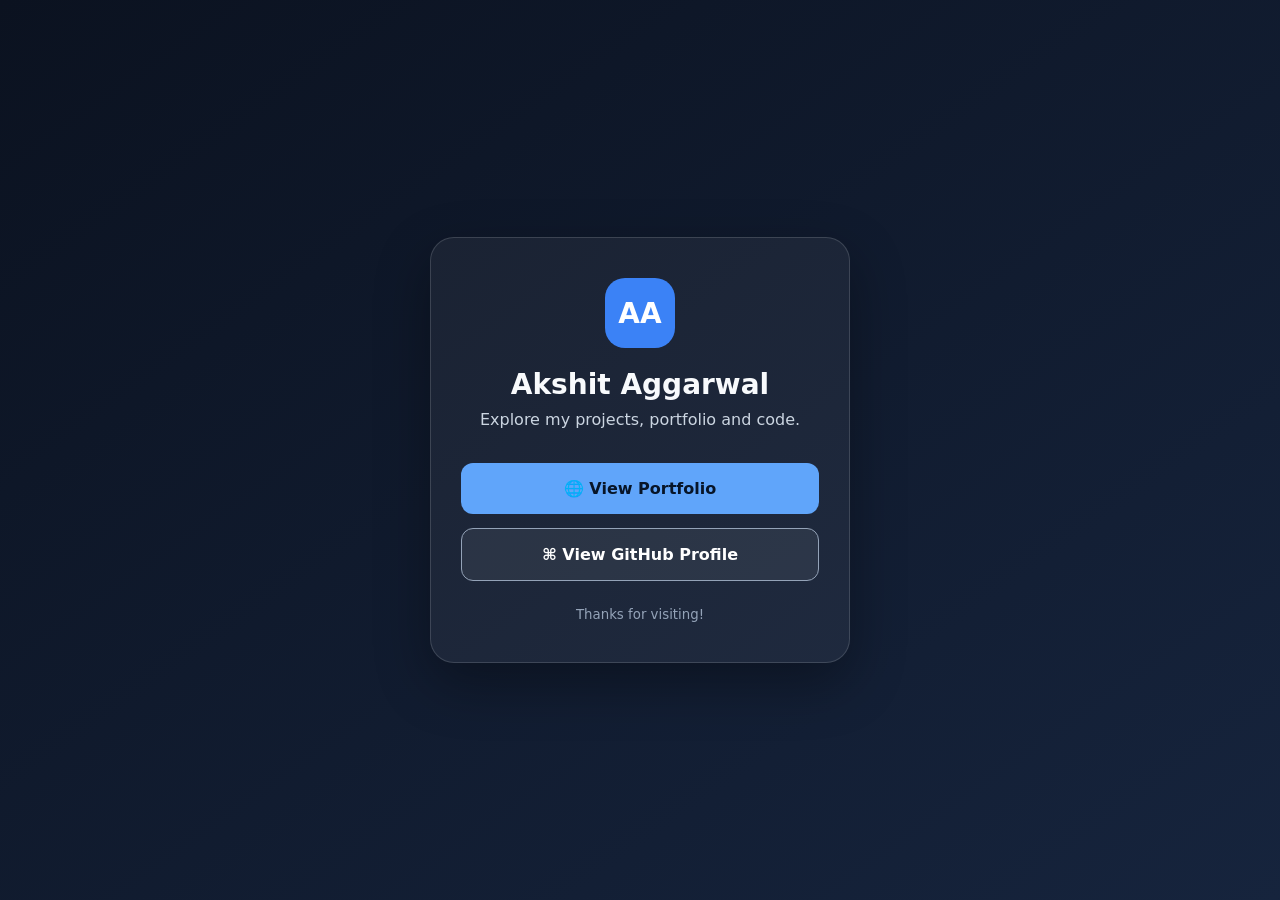
==== links.html @ 10e1ab76 "Add portfolio QR landing page" ====
<!doctype html>
<html lang="en">
<head>
  <meta charset="utf-8">
  <meta name="viewport" content="width=device-width, initial-scale=1">
  <meta name="theme-color" content="#0b1220">
  <title>Akshit | Portfolio & GitHub</title>
  <style>
    *{box-sizing:border-box}body{margin:0;min-height:100vh;display:grid;place-items:center;background:linear-gradient(145deg,#0b1220,#16243d);color:#f8fafc;font-family:system-ui,-apple-system,Segoe UI,sans-serif;padding:24px}
    main{width:min(100%,420px);padding:40px 30px;text-align:center;background:#ffffff0d;border:1px solid #ffffff25;border-radius:24px;box-shadow:0 20px 55px #0005}
    .avatar{display:grid;place-items:center;width:70px;height:70px;margin:auto;border-radius:20px;background:#3b82f6;color:white;font-size:28px;font-weight:800}
    h1{font-size:28px;margin:20px 0 6px}p{color:#cbd5e1;margin:0 0 30px;line-height:1.6}
    a{display:block;text-decoration:none;padding:16px;border-radius:12px;font-weight:700;margin-top:14px;transition:transform .15s,background .15s}a:hover{transform:translateY(-2px)}
    .portfolio{background:#60a5fa;color:#071528}.github{border:1px solid #94a3b8;color:#fff;background:#ffffff10}
    small{display:block;color:#94a3b8;margin-top:26px}
  </style>
</head>
<body><main>
  <div class="avatar">AA</div>
  <h1>Akshit Aggarwal</h1>
  <p>Explore my projects, portfolio and code.</p>
  <a class="portfolio" href="https://akshitofficials.github.io/akshit-portfolio/">🌐 View Portfolio</a>
  <a class="github" href="https://github.com/akshitofficials">⌘ View GitHub Profile</a>
  <small>Thanks for visiting!</small>
</main></body></html>
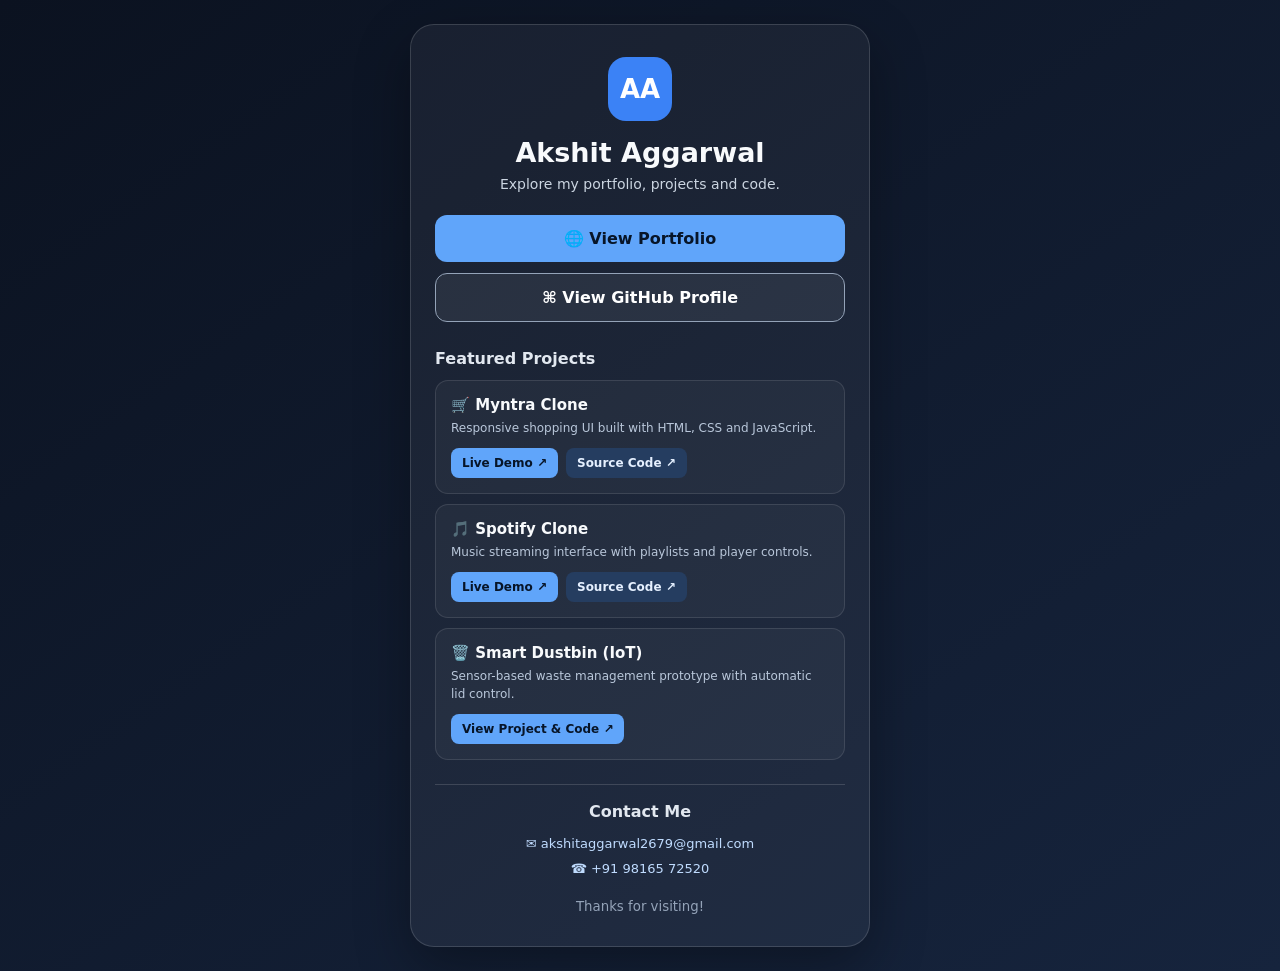
==== commit 79b65fd0: "Add contact information" ====
--- a/links.html
+++ b/links.html
@@ -4,22 +4,66 @@
   <meta charset="utf-8">
   <meta name="viewport" content="width=device-width, initial-scale=1">
   <meta name="theme-color" content="#0b1220">
-  <title>Akshit | Portfolio & GitHub</title>
+  <title>Akshit | Portfolio & Projects</title>
   <style>
-    *{box-sizing:border-box}body{margin:0;min-height:100vh;display:grid;place-items:center;background:linear-gradient(145deg,#0b1220,#16243d);color:#f8fafc;font-family:system-ui,-apple-system,Segoe UI,sans-serif;padding:24px}
-    main{width:min(100%,420px);padding:40px 30px;text-align:center;background:#ffffff0d;border:1px solid #ffffff25;border-radius:24px;box-shadow:0 20px 55px #0005}
-    .avatar{display:grid;place-items:center;width:70px;height:70px;margin:auto;border-radius:20px;background:#3b82f6;color:white;font-size:28px;font-weight:800}
-    h1{font-size:28px;margin:20px 0 6px}p{color:#cbd5e1;margin:0 0 30px;line-height:1.6}
-    a{display:block;text-decoration:none;padding:16px;border-radius:12px;font-weight:700;margin-top:14px;transition:transform .15s,background .15s}a:hover{transform:translateY(-2px)}
+    *{box-sizing:border-box}
+    body{margin:0;min-height:100vh;display:grid;place-items:center;background:linear-gradient(145deg,#0b1220,#16243d);color:#f8fafc;font-family:system-ui,-apple-system,Segoe UI,sans-serif;padding:24px}
+    main{width:min(100%,460px);padding:32px 24px;text-align:center;background:#ffffff0d;border:1px solid #ffffff25;border-radius:24px;box-shadow:0 20px 55px #0005}
+    .avatar{display:grid;place-items:center;width:64px;height:64px;margin:auto;border-radius:18px;background:#3b82f6;color:white;font-size:26px;font-weight:800}
+    h1{font-size:27px;margin:16px 0 6px}p{color:#cbd5e1;margin:0 0 20px;line-height:1.5;font-size:14px}
+    a{text-decoration:none;transition:transform .15s,background .15s}a:hover{transform:translateY(-2px)}
+    .main-link{display:block;padding:14px;border-radius:12px;font-weight:700;margin-top:11px}
     .portfolio{background:#60a5fa;color:#071528}.github{border:1px solid #94a3b8;color:#fff;background:#ffffff10}
-    small{display:block;color:#94a3b8;margin-top:26px}
+    h2{font-size:16px;text-align:left;margin:27px 0 12px;color:#e2e8f0}
+    .project{text-align:left;padding:15px;margin-top:10px;background:#ffffff0a;border:1px solid #ffffff1c;border-radius:13px}
+    .project h3{font-size:15px;margin:0 0 5px}.project p{font-size:12px;margin:0 0 11px;color:#b9c7da}
+    .actions{display:flex;flex-wrap:wrap;gap:8px}.actions a{font-size:12px;font-weight:650;padding:8px 11px;border-radius:8px;background:#253d60;color:#e5f0ff}
+    .actions a:first-child{background:#60a5fa;color:#071528}
+    .contact{margin-top:24px;padding-top:17px;border-top:1px solid #ffffff25;text-align:center}
+    .contact h2{text-align:center;margin:0 0 10px}
+    .contact a{display:block;color:#bfdbfe;font-size:13px;overflow-wrap:anywhere;padding:5px}
+    .contact a:hover{text-decoration:underline}
+    small{display:block;color:#94a3b8;margin-top:18px}
   </style>
 </head>
-<body><main>
+<body>
+<main>
   <div class="avatar">AA</div>
   <h1>Akshit Aggarwal</h1>
-  <p>Explore my projects, portfolio and code.</p>
-  <a class="portfolio" href="https://akshitofficials.github.io/akshit-portfolio/">🌐 View Portfolio</a>
-  <a class="github" href="https://github.com/akshitofficials">⌘ View GitHub Profile</a>
+  <p>Explore my portfolio, projects and code.</p>
+  <a class="main-link portfolio" href="https://akshitofficials.github.io/akshit-portfolio/" target="_blank" rel="noopener noreferrer">🌐 View Portfolio</a>
+  <a class="main-link github" href="https://github.com/akshitofficials" target="_blank" rel="noopener noreferrer">⌘ View GitHub Profile</a>
+
+  <h2>Featured Projects</h2>
+  <section class="project">
+    <h3>🛒 Myntra Clone</h3>
+    <p>Responsive shopping UI built with HTML, CSS and JavaScript.</p>
+    <div class="actions">
+      <a href="https://akshitofficials.github.io/Myntra-clone/" target="_blank" rel="noopener noreferrer">Live Demo ↗</a>
+      <a href="https://github.com/akshitofficials/Myntra-clone" target="_blank" rel="noopener noreferrer">Source Code ↗</a>
+    </div>
+  </section>
+  <section class="project">
+    <h3>🎵 Spotify Clone</h3>
+    <p>Music streaming interface with playlists and player controls.</p>
+    <div class="actions">
+      <a href="https://spotify-clon-by-akshit.netlify.app/" target="_blank" rel="noopener noreferrer">Live Demo ↗</a>
+      <a href="https://github.com/akshitofficials/Spotify-clone" target="_blank" rel="noopener noreferrer">Source Code ↗</a>
+    </div>
+  </section>
+  <section class="project">
+    <h3>🗑️ Smart Dustbin (IoT)</h3>
+    <p>Sensor-based waste management prototype with automatic lid control.</p>
+    <div class="actions">
+      <a href="https://github.com/akshitofficials/Smart-Dustbin" target="_blank" rel="noopener noreferrer">View Project & Code ↗</a>
+    </div>
+  </section>
+  <section class="contact" aria-label="Contact information">
+    <h2>Contact Me</h2>
+    <a href="mailto:akshitaggarwal2679@gmail.com">✉ akshitaggarwal2679@gmail.com</a>
+    <a href="tel:+919816572520">☎ +91 98165 72520</a>
+  </section>
   <small>Thanks for visiting!</small>
-</main></body></html>
+</main>
+</body>
+</html>
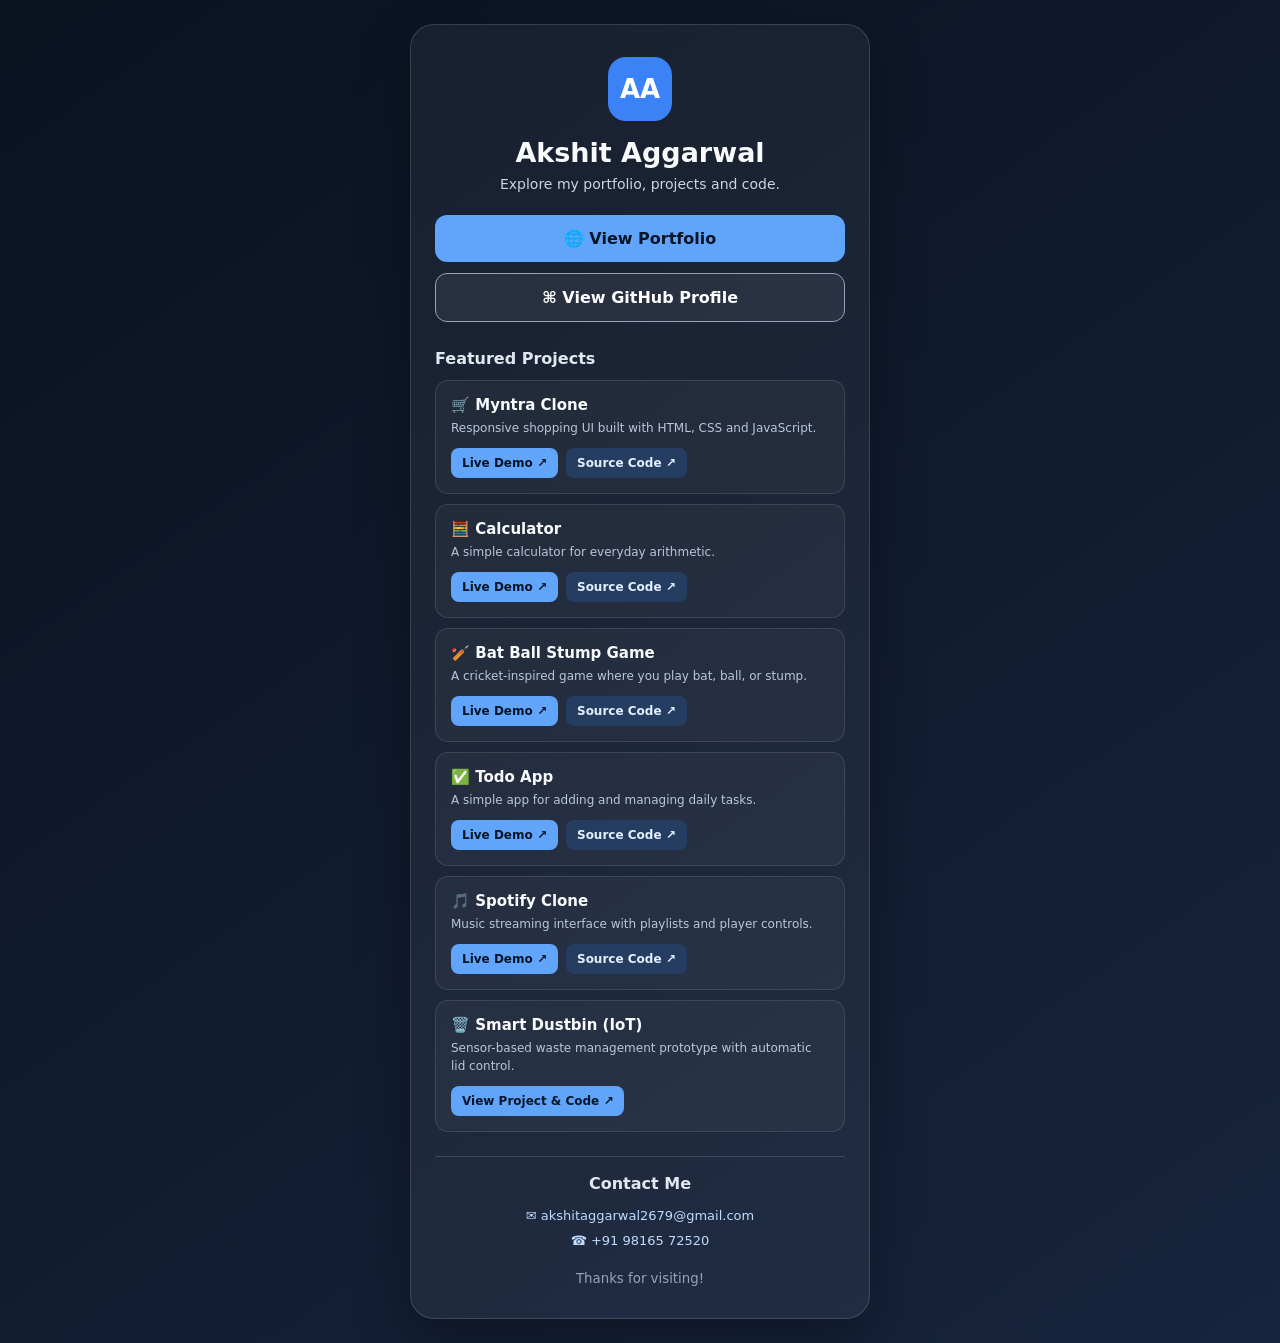
==== commit 6d931d00: "make some changes in the links and add some more projects" ====
--- a/links.html
+++ b/links.html
@@ -1,69 +1,291 @@
 <!doctype html>
 <html lang="en">
-<head>
-  <meta charset="utf-8">
-  <meta name="viewport" content="width=device-width, initial-scale=1">
-  <meta name="theme-color" content="#0b1220">
-  <title>Akshit | Portfolio & Projects</title>
-  <style>
-    *{box-sizing:border-box}
-    body{margin:0;min-height:100vh;display:grid;place-items:center;background:linear-gradient(145deg,#0b1220,#16243d);color:#f8fafc;font-family:system-ui,-apple-system,Segoe UI,sans-serif;padding:24px}
-    main{width:min(100%,460px);padding:32px 24px;text-align:center;background:#ffffff0d;border:1px solid #ffffff25;border-radius:24px;box-shadow:0 20px 55px #0005}
-    .avatar{display:grid;place-items:center;width:64px;height:64px;margin:auto;border-radius:18px;background:#3b82f6;color:white;font-size:26px;font-weight:800}
-    h1{font-size:27px;margin:16px 0 6px}p{color:#cbd5e1;margin:0 0 20px;line-height:1.5;font-size:14px}
-    a{text-decoration:none;transition:transform .15s,background .15s}a:hover{transform:translateY(-2px)}
-    .main-link{display:block;padding:14px;border-radius:12px;font-weight:700;margin-top:11px}
-    .portfolio{background:#60a5fa;color:#071528}.github{border:1px solid #94a3b8;color:#fff;background:#ffffff10}
-    h2{font-size:16px;text-align:left;margin:27px 0 12px;color:#e2e8f0}
-    .project{text-align:left;padding:15px;margin-top:10px;background:#ffffff0a;border:1px solid #ffffff1c;border-radius:13px}
-    .project h3{font-size:15px;margin:0 0 5px}.project p{font-size:12px;margin:0 0 11px;color:#b9c7da}
-    .actions{display:flex;flex-wrap:wrap;gap:8px}.actions a{font-size:12px;font-weight:650;padding:8px 11px;border-radius:8px;background:#253d60;color:#e5f0ff}
-    .actions a:first-child{background:#60a5fa;color:#071528}
-    .contact{margin-top:24px;padding-top:17px;border-top:1px solid #ffffff25;text-align:center}
-    .contact h2{text-align:center;margin:0 0 10px}
-    .contact a{display:block;color:#bfdbfe;font-size:13px;overflow-wrap:anywhere;padding:5px}
-    .contact a:hover{text-decoration:underline}
-    small{display:block;color:#94a3b8;margin-top:18px}
-  </style>
-</head>
-<body>
-<main>
-  <div class="avatar">AA</div>
-  <h1>Akshit Aggarwal</h1>
-  <p>Explore my portfolio, projects and code.</p>
-  <a class="main-link portfolio" href="https://akshitofficials.github.io/akshit-portfolio/" target="_blank" rel="noopener noreferrer">🌐 View Portfolio</a>
-  <a class="main-link github" href="https://github.com/akshitofficials" target="_blank" rel="noopener noreferrer">⌘ View GitHub Profile</a>
+  <head>
+    <meta charset="utf-8" />
+    <meta name="viewport" content="width=device-width, initial-scale=1" />
+    <meta name="theme-color" content="#0b1220" />
+    <title>Akshit | Portfolio & Projects</title>
+    <style>
+      * {
+        box-sizing: border-box;
+      }
+      body {
+        margin: 0;
+        min-height: 100vh;
+        display: grid;
+        place-items: center;
+        background: linear-gradient(145deg, #0b1220, #16243d);
+        color: #f8fafc;
+        font-family:
+          system-ui,
+          -apple-system,
+          Segoe UI,
+          sans-serif;
+        padding: 24px;
+      }
+      main {
+        width: min(100%, 460px);
+        padding: 32px 24px;
+        text-align: center;
+        background: #ffffff0d;
+        border: 1px solid #ffffff25;
+        border-radius: 24px;
+        box-shadow: 0 20px 55px #0005;
+      }
+      .avatar {
+        display: grid;
+        place-items: center;
+        width: 64px;
+        height: 64px;
+        margin: auto;
+        border-radius: 18px;
+        background: #3b82f6;
+        color: white;
+        font-size: 26px;
+        font-weight: 800;
+      }
+      h1 {
+        font-size: 27px;
+        margin: 16px 0 6px;
+      }
+      p {
+        color: #cbd5e1;
+        margin: 0 0 20px;
+        line-height: 1.5;
+        font-size: 14px;
+      }
+      a {
+        text-decoration: none;
+        transition:
+          transform 0.15s,
+          background 0.15s;
+      }
+      a:hover {
+        transform: translateY(-2px);
+      }
+      .main-link {
+        display: block;
+        padding: 14px;
+        border-radius: 12px;
+        font-weight: 700;
+        margin-top: 11px;
+      }
+      .portfolio {
+        background: #60a5fa;
+        color: #071528;
+      }
+      .github {
+        border: 1px solid #94a3b8;
+        color: #fff;
+        background: #ffffff10;
+      }
+      h2 {
+        font-size: 16px;
+        text-align: left;
+        margin: 27px 0 12px;
+        color: #e2e8f0;
+      }
+      .project {
+        text-align: left;
+        padding: 15px;
+        margin-top: 10px;
+        background: #ffffff0a;
+        border: 1px solid #ffffff1c;
+        border-radius: 13px;
+      }
+      .project h3 {
+        font-size: 15px;
+        margin: 0 0 5px;
+      }
+      .project p {
+        font-size: 12px;
+        margin: 0 0 11px;
+        color: #b9c7da;
+      }
+      .actions {
+        display: flex;
+        flex-wrap: wrap;
+        gap: 8px;
+      }
+      .actions a {
+        font-size: 12px;
+        font-weight: 650;
+        padding: 8px 11px;
+        border-radius: 8px;
+        background: #253d60;
+        color: #e5f0ff;
+      }
+      .actions a:first-child {
+        background: #60a5fa;
+        color: #071528;
+      }
+      .contact {
+        margin-top: 24px;
+        padding-top: 17px;
+        border-top: 1px solid #ffffff25;
+        text-align: center;
+      }
+      .contact h2 {
+        text-align: center;
+        margin: 0 0 10px;
+      }
+      .contact a {
+        display: block;
+        color: #bfdbfe;
+        font-size: 13px;
+        overflow-wrap: anywhere;
+        padding: 5px;
+      }
+      .contact a:hover {
+        text-decoration: underline;
+      }
+      small {
+        display: block;
+        color: #94a3b8;
+        margin-top: 18px;
+      }
+    </style>
+  </head>
+  <body>
+    <main>
+      <div class="avatar">AA</div>
+      <h1>Akshit Aggarwal</h1>
+      <p>Explore my portfolio, projects and code.</p>
+      <!-- <a
+        class="main-link portfolio"
+        href="https://akshitofficials.github.io/akshit-portfolio/"
+        target="_blank"
+        rel="noopener noreferrer"
+        >🌐 View Portfolio</a
+      > -->
+      <a
+        class="main-link portfolio"
+        href="https://akshit-portfolio-zeta.vercel.app/"
+        target="_blank"
+        rel="noopener noreferrer"
+        >🌐 View Portfolio</a
+      >
+      <a
+        class="main-link github"
+        href="https://github.com/akshitofficials"
+        target="_blank"
+        rel="noopener noreferrer"
+        >⌘ View GitHub Profile</a
+      >
 
-  <h2>Featured Projects</h2>
-  <section class="project">
-    <h3>🛒 Myntra Clone</h3>
-    <p>Responsive shopping UI built with HTML, CSS and JavaScript.</p>
-    <div class="actions">
-      <a href="https://akshitofficials.github.io/Myntra-clone/" target="_blank" rel="noopener noreferrer">Live Demo ↗</a>
-      <a href="https://github.com/akshitofficials/Myntra-clone" target="_blank" rel="noopener noreferrer">Source Code ↗</a>
-    </div>
-  </section>
-  <section class="project">
-    <h3>🎵 Spotify Clone</h3>
-    <p>Music streaming interface with playlists and player controls.</p>
-    <div class="actions">
-      <a href="https://spotify-clon-by-akshit.netlify.app/" target="_blank" rel="noopener noreferrer">Live Demo ↗</a>
-      <a href="https://github.com/akshitofficials/Spotify-clone" target="_blank" rel="noopener noreferrer">Source Code ↗</a>
-    </div>
-  </section>
-  <section class="project">
-    <h3>🗑️ Smart Dustbin (IoT)</h3>
-    <p>Sensor-based waste management prototype with automatic lid control.</p>
-    <div class="actions">
-      <a href="https://github.com/akshitofficials/Smart-Dustbin" target="_blank" rel="noopener noreferrer">View Project & Code ↗</a>
-    </div>
-  </section>
-  <section class="contact" aria-label="Contact information">
-    <h2>Contact Me</h2>
-    <a href="mailto:akshitaggarwal2679@gmail.com">✉ akshitaggarwal2679@gmail.com</a>
-    <a href="tel:+919816572520">☎ +91 98165 72520</a>
-  </section>
-  <small>Thanks for visiting!</small>
-</main>
-</body>
+      <h2>Featured Projects</h2>
+      <section class="project">
+        <h3>🛒 Myntra Clone</h3>
+        <p>Responsive shopping UI built with HTML, CSS and JavaScript.</p>
+        <div class="actions">
+          <a
+            href="https://myntra-clone-by-ak.vercel.app/"
+            target="_blank"
+            rel="noopener noreferrer"
+            >Live Demo ↗</a
+          >
+          <a
+            href="https://github.com/akshitofficials/Myntra-clone"
+            target="_blank"
+            rel="noopener noreferrer"
+            >Source Code ↗</a
+          >
+        </div>
+      </section>
+      <section class="project">
+        <h3>🧮 Calculator</h3>
+        <p>A simple calculator for everyday arithmetic.</p>
+        <div class="actions">
+          <a
+            href="https://calculator-in-by-ak.netlify.app/"
+            target="_blank"
+            rel="noopener noreferrer"
+            >Live Demo ↗</a
+          >
+          <a
+            href="https://github.com/akshitofficials/Calculator-using-react"
+            target="_blank"
+            rel="noopener noreferrer"
+            >Source Code ↗</a
+          >
+        </div>
+      </section>
+      <section class="project">
+        <h3>🏏 Bat Ball Stump Game</h3>
+        <p>A cricket-inspired game where you play bat, ball, or stump.</p>
+        <div class="actions">
+          <a
+            href="https://batballstumpgame1.netlify.app/"
+            target="_blank"
+            rel="noopener noreferrer"
+            >Live Demo ↗</a
+          >
+          <a
+            href="https://github.com/akshitofficials/Project-Cricket-Game"
+            target="_blank"
+            rel="noopener noreferrer"
+            >Source Code ↗</a
+          >
+        </div>
+      </section>
+      <section class="project">
+        <h3>✅ Todo App</h3>
+        <p>A simple app for adding and managing daily tasks.</p>
+        <div class="actions">
+          <a
+            href="https://todo-app-by-ak.netlify.app/"
+            target="_blank"
+            rel="noopener noreferrer"
+            >Live Demo ↗</a
+          >
+          <a
+            href="https://github.com/akshitofficials/todo-app-using-react"
+            target="_blank"
+            rel="noopener noreferrer"
+            >Source Code ↗</a
+          >
+        </div>
+      </section>
+      <section class="project">
+        <h3>🎵 Spotify Clone</h3>
+        <p>Music streaming interface with playlists and player controls.</p>
+        <div class="actions">
+          <a
+            href="https://spotify-clon-by-akshit.netlify.app/"
+            target="_blank"
+            rel="noopener noreferrer"
+            >Live Demo ↗</a
+          >
+          <a
+            href="https://github.com/akshitofficials/Spotify-clone"
+            target="_blank"
+            rel="noopener noreferrer"
+            >Source Code ↗</a
+          >
+        </div>
+      </section>
+      <section class="project">
+        <h3>🗑️ Smart Dustbin (IoT)</h3>
+        <p>
+          Sensor-based waste management prototype with automatic lid control.
+        </p>
+        <div class="actions">
+          <a
+            href="https://github.com/akshitofficials/Smart-Dustbin"
+            target="_blank"
+            rel="noopener noreferrer"
+            >View Project & Code ↗</a
+          >
+        </div>
+      </section>
+      <section class="contact" aria-label="Contact information">
+        <h2>Contact Me</h2>
+        <a href="mailto:akshitaggarwal2679@gmail.com"
+          >✉ akshitaggarwal2679@gmail.com</a
+        >
+        <a href="tel:+919816572520">☎ +91 98165 72520</a>
+      </section>
+      <small>Thanks for visiting!</small>
+    </main>
+  </body>
 </html>
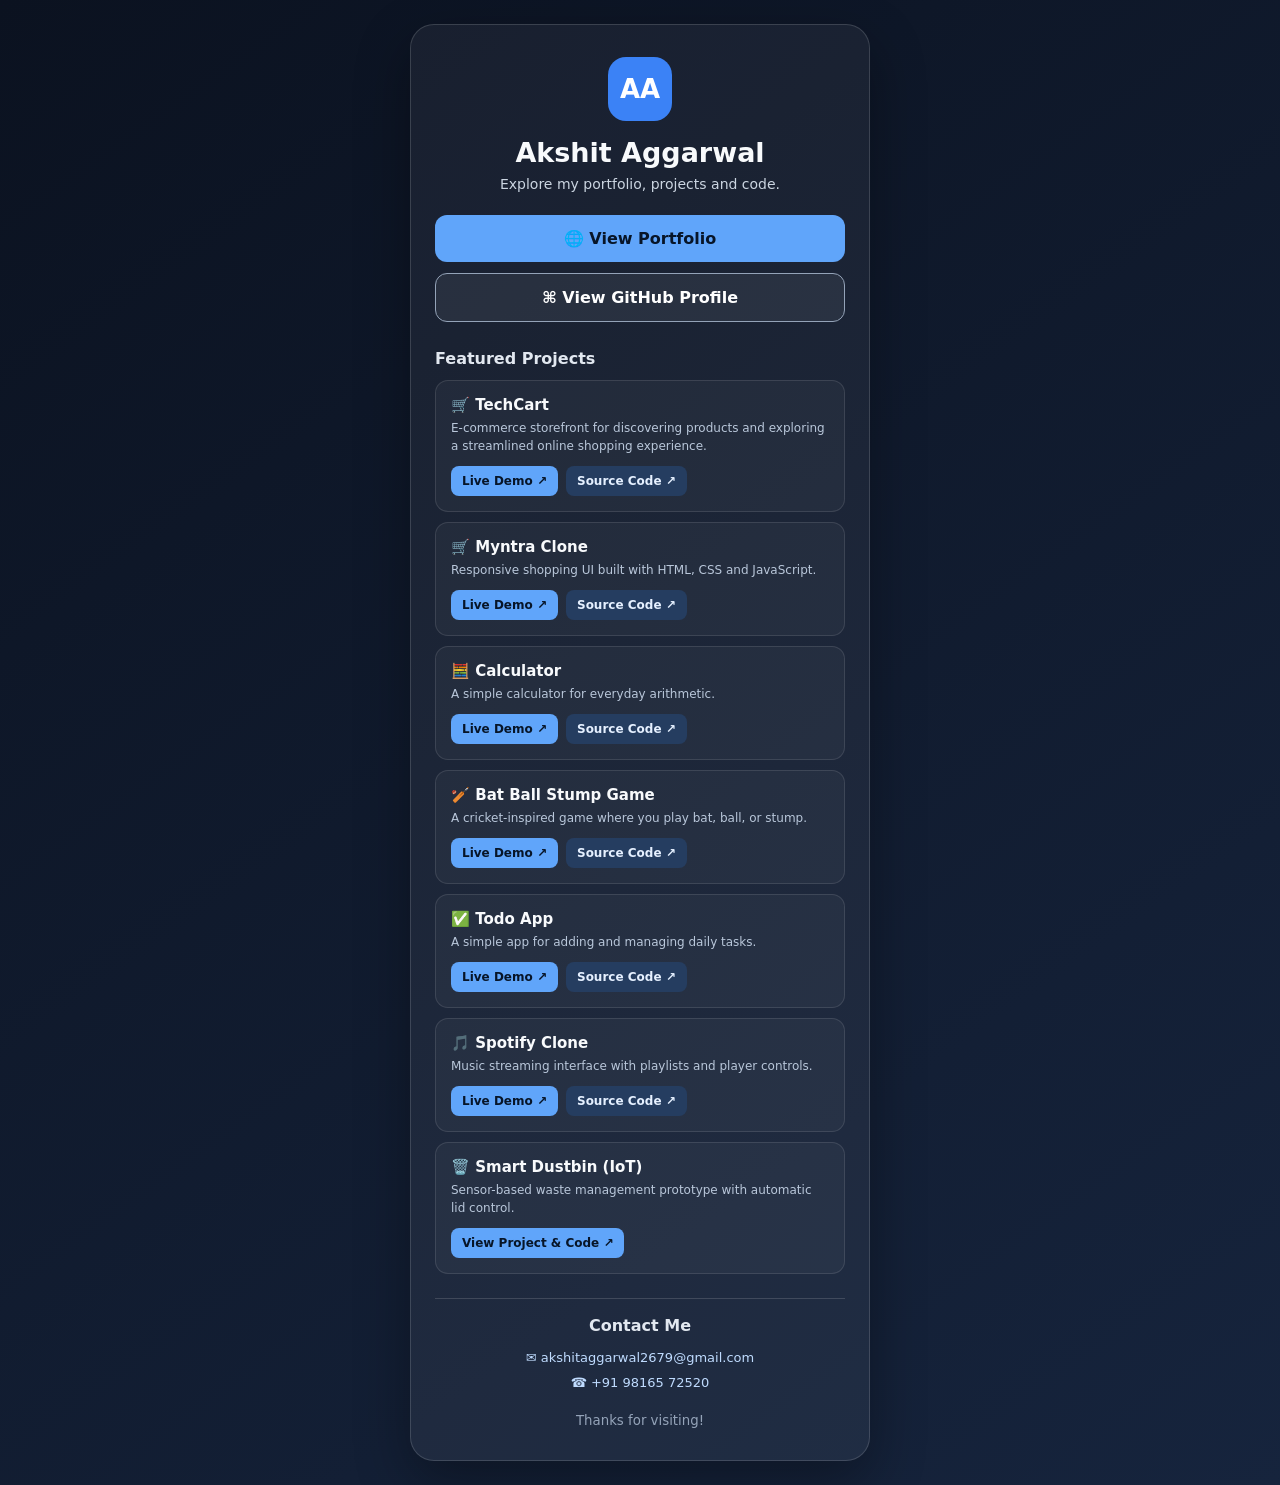
==== commit f03da093: "add the techkart project" ====
--- a/links.html
+++ b/links.html
@@ -175,6 +175,27 @@
 
       <h2>Featured Projects</h2>
       <section class="project">
+        <h3>🛒 TechCart</h3>
+        <p>
+          E-commerce storefront for discovering products and exploring a
+          streamlined online shopping experience.
+        </p>
+        <div class="actions">
+          <a
+            href="https://techcart-sigma.vercel.app/"
+            target="_blank"
+            rel="noopener noreferrer"
+            >Live Demo ↗</a
+          >
+          <a
+            href="https://github.com/akshitofficials/TechCart"
+            target="_blank"
+            rel="noopener noreferrer"
+            >Source Code ↗</a
+          >
+        </div>
+      </section>
+      <section class="project">
         <h3>🛒 Myntra Clone</h3>
         <p>Responsive shopping UI built with HTML, CSS and JavaScript.</p>
         <div class="actions">
